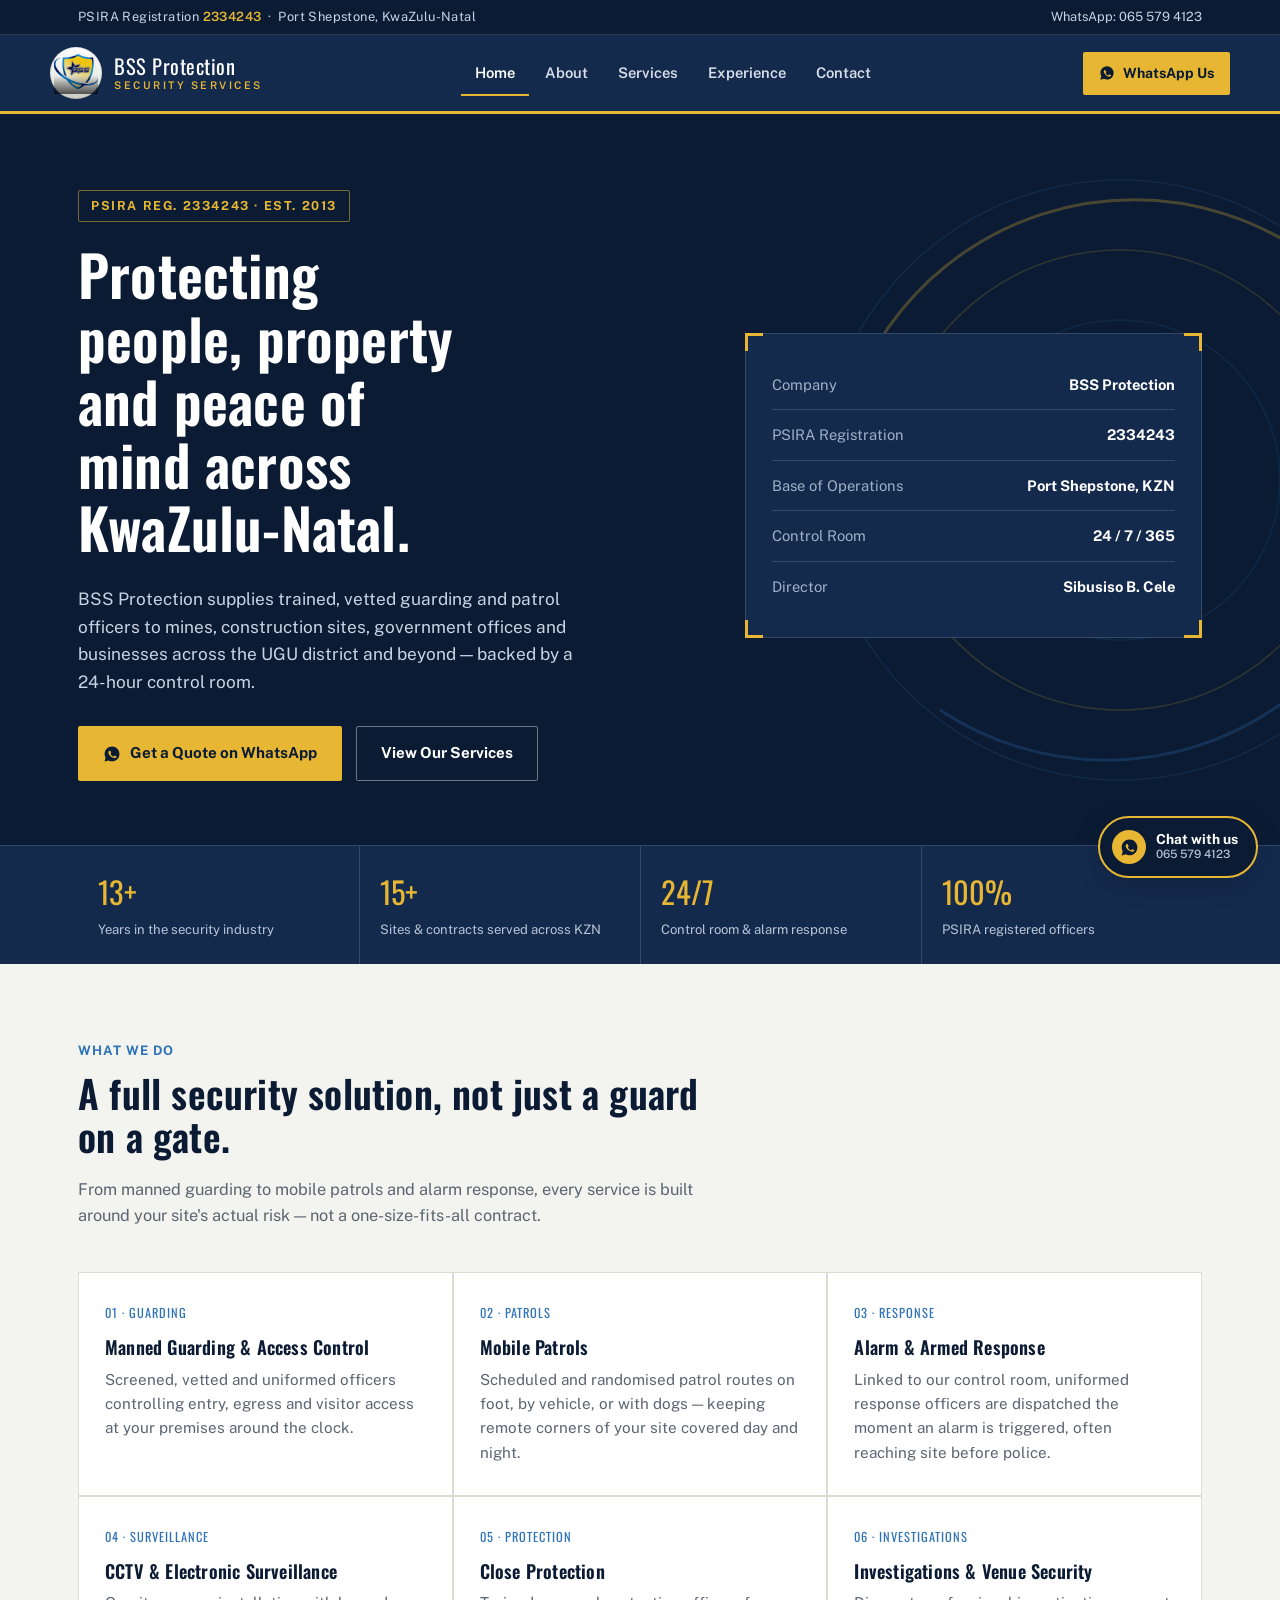
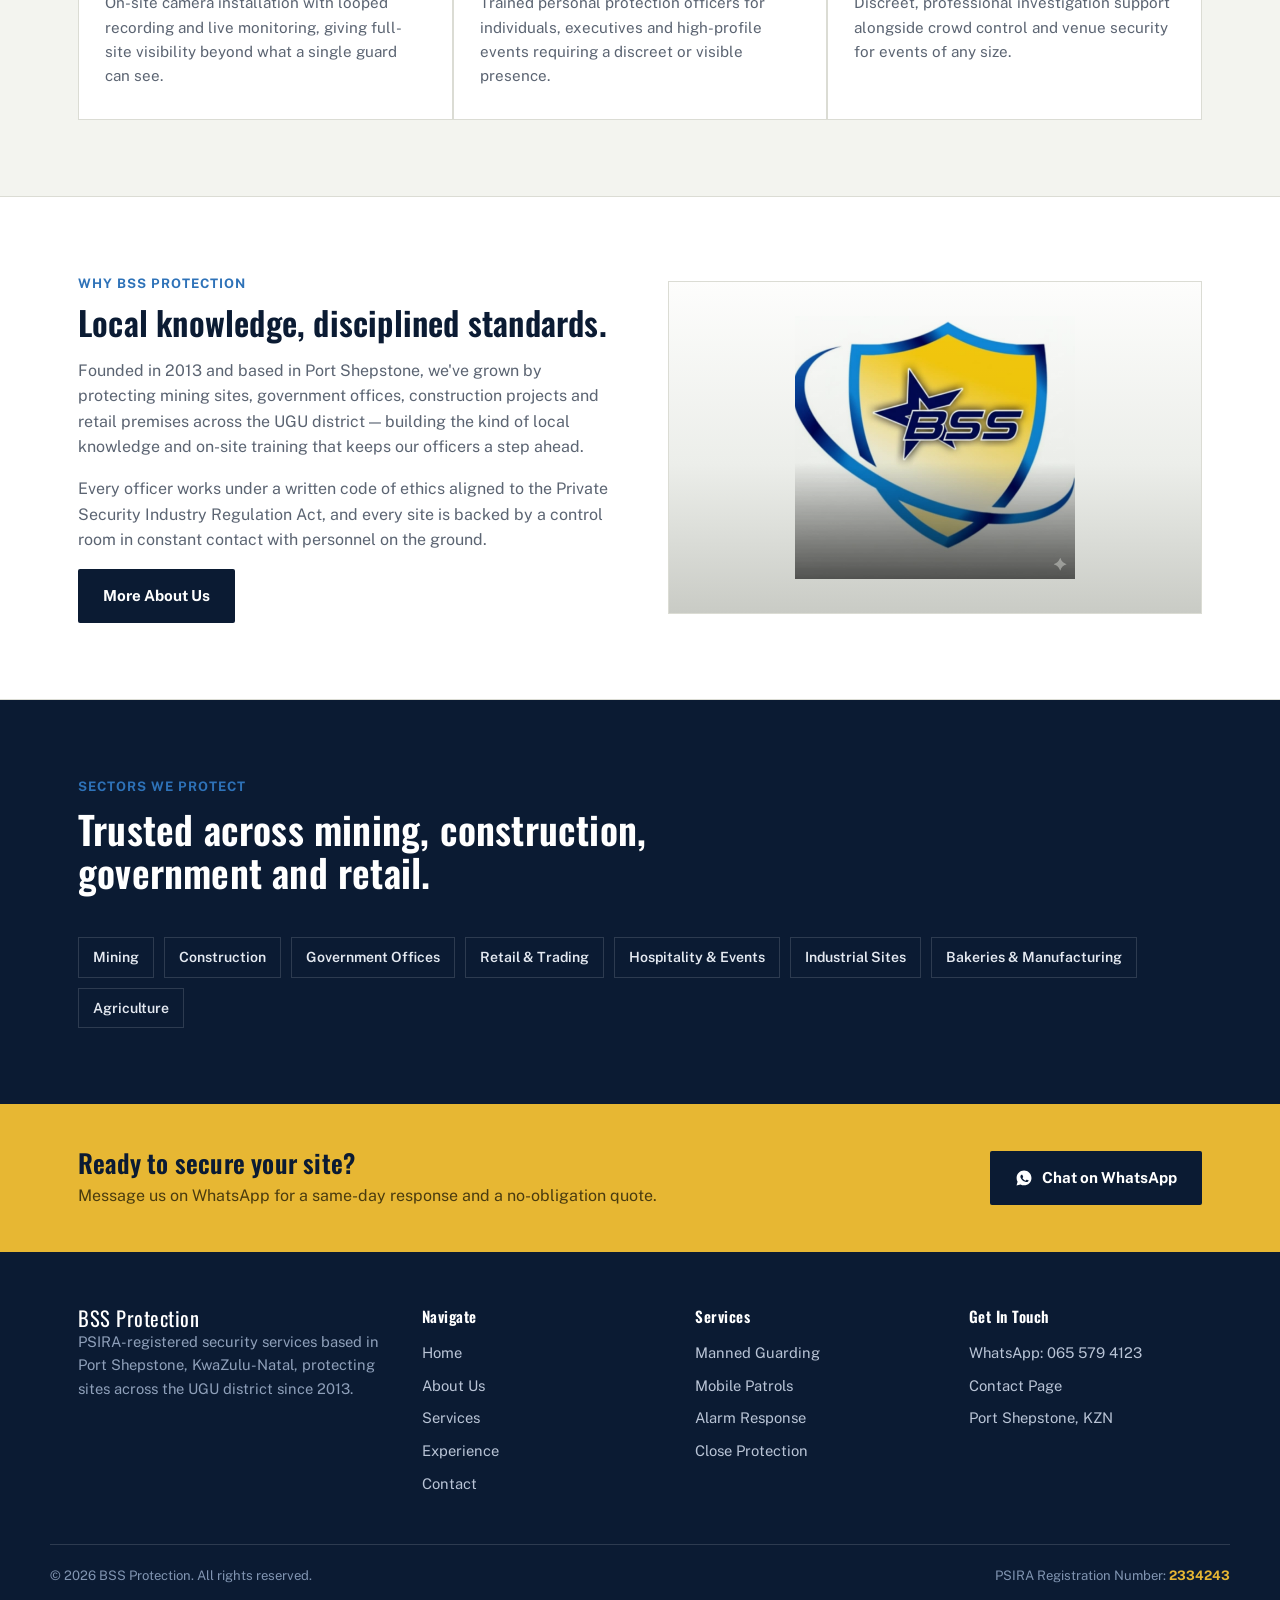
==== index.html @ 56c8e3ce "BSS Protection website" ====
<!DOCTYPE html>
<html lang="en">
<head>
<meta charset="UTF-8">
<meta name="viewport" content="width=device-width, initial-scale=1.0">
<title>BSS Protection | Registered Security Services in KwaZulu-Natal</title>
<meta name="description" content="BSS Protection is a PSIRA-registered security company based in Port Shepstone, KZN, offering guarding, mobile patrols, alarm response and close protection since 2013.">
<link rel="preconnect" href="https://fonts.googleapis.com">
<link rel="preconnect" href="https://fonts.gstatic.com" crossorigin>
<link href="https://fonts.googleapis.com/css2?family=Oswald:wght@500;600;700&family=Public+Sans:wght@400;500;600;700&display=swap" rel="stylesheet">
<link rel="stylesheet" href="styles.css">
</head>
<body>

<div class="top-strip">
  <div class="container">
    <span class="reg">PSIRA Registration <b>2334243</b> &nbsp;·&nbsp; Port Shepstone, KwaZulu-Natal</span>
    <a href="https://wa.me/27655794123" target="_blank" rel="noopener">WhatsApp: 065 579 4123</a>
  </div>
</div>

<header class="site-header">
  <div class="container nav-row">
    <a href="index.html" class="brand">
      <span class="brand-badge"><img src="assets/logo.jpg" alt="BSS Protection shield logo"></span>
      <span class="brand-word">
        <span class="b1">BSS Protection</span>
        <span class="b2">SECURITY SERVICES</span>
      </span>
    </a>
    <nav class="primary-nav" aria-label="Primary">
      <ul>
        <li><a href="index.html" class="active">Home</a></li>
        <li><a href="about.html">About</a></li>
        <li><a href="services.html">Services</a></li>
        <li><a href="experience.html">Experience</a></li>
        <li><a href="contact.html">Contact</a></li>
      </ul>
    </nav>
    <a class="nav-cta" href="https://wa.me/27655794123?text=Hi%20BSS%20Protection%2C%20I%27d%20like%20to%20get%20a%20security%20quote." target="_blank" rel="noopener">
      <svg viewBox="0 0 24 24" fill="currentColor"><path d="M12.04 2C6.58 2 2.13 6.45 2.13 11.91c0 1.75.46 3.45 1.32 4.95L2.05 22l5.29-1.39a9.9 9.9 0 0 0 4.7 1.2h.01c5.46 0 9.91-4.45 9.91-9.9C21.96 6.45 17.5 2 12.04 2Zm5.8 14.05c-.24.68-1.4 1.3-1.93 1.37-.5.07-1.03.14-3.14-.66-2.64-1.03-4.34-3.7-4.47-3.87-.13-.17-1.07-1.42-1.07-2.71 0-1.29.68-1.92.92-2.18.24-.26.53-.32.7-.32.18 0 .35 0 .5.01.16.01.38-.06.6.46.24.57.8 1.98.87 2.12.07.14.11.31.02.5-.09.19-.14.31-.28.47-.14.16-.29.36-.42.48-.14.13-.28.28-.12.55.16.27.71 1.17 1.52 1.89 1.05.93 1.93 1.22 2.2 1.36.27.14.43.12.59-.07.16-.19.68-.79.86-1.06.18-.27.36-.22.6-.13.24.09 1.55.73 1.82.86.27.13.45.2.51.31.07.12.07.66-.17 1.34Z"/></svg>
      WhatsApp Us
    </a>
    <button class="nav-toggle" aria-label="Toggle menu" aria-expanded="false">
      <svg viewBox="0 0 24 24" fill="none" stroke="currentColor" stroke-width="2"><path d="M3 6h18M3 12h18M3 18h18"/></svg>
    </button>
  </div>
</header>

<section class="hero">
  <svg class="ring" viewBox="0 0 640 640" fill="none">
    <circle cx="320" cy="320" r="300" stroke="#2E72B8" stroke-width="1.5" opacity="0.35"/>
    <circle cx="320" cy="320" r="230" stroke="#E7B733" stroke-width="1.5" opacity="0.35"/>
    <circle cx="320" cy="320" r="160" stroke="#2E72B8" stroke-width="1.5" opacity="0.3"/>
    <path d="M40 400 A 300 300 0 0 1 500 90" stroke="#E7B733" stroke-width="3" opacity="0.55"/>
    <path d="M600 240 A 300 300 0 0 1 140 550" stroke="#2E72B8" stroke-width="3" opacity="0.55"/>
  </svg>
  <div class="container hero-grid">
    <div>
      <span class="hero-tag">PSIRA REG. 2334243 · EST. 2013</span>
      <h1>Protecting people, property and peace of mind across KwaZulu-Natal.</h1>
      <p class="lead">BSS Protection supplies trained, vetted guarding and patrol officers to mines, construction sites, government offices and businesses across the UGU district and beyond — backed by a 24-hour control room.</p>
      <div class="hero-actions">
        <a class="btn btn-gold" href="https://wa.me/27655794123?text=Hi%20BSS%20Protection%2C%20I%27d%20like%20to%20get%20a%20security%20quote." target="_blank" rel="noopener">
          <svg viewBox="0 0 24 24" fill="currentColor"><path d="M12.04 2C6.58 2 2.13 6.45 2.13 11.91c0 1.75.46 3.45 1.32 4.95L2.05 22l5.29-1.39a9.9 9.9 0 0 0 4.7 1.2h.01c5.46 0 9.91-4.45 9.91-9.9C21.96 6.45 17.5 2 12.04 2Zm5.8 14.05c-.24.68-1.4 1.3-1.93 1.37-.5.07-1.03.14-3.14-.66-2.64-1.03-4.34-3.7-4.47-3.87-.13-.17-1.07-1.42-1.07-2.71 0-1.29.68-1.92.92-2.18.24-.26.53-.32.7-.32.18 0 .35 0 .5.01.16.01.38-.06.6.46.24.57.8 1.98.87 2.12.07.14.11.31.02.5-.09.19-.14.31-.28.47-.14.16-.29.36-.42.48-.14.13-.28.28-.12.55.16.27.71 1.17 1.52 1.89 1.05.93 1.93 1.22 2.2 1.36.27.14.43.12.59-.07.16-.19.68-.79.86-1.06.18-.27.36-.22.6-.13.24.09 1.55.73 1.82.86.27.13.45.2.51.31.07.12.07.66-.17 1.34Z"/></svg>
          Get a Quote on WhatsApp
        </a>
        <a class="btn btn-outline" href="services.html">View Our Services</a>
      </div>
    </div>
    <div class="hero-panel corner-frame">
      <span class="cf-br"></span><span class="cf-bl"></span>
      <div class="hp-row"><span class="hp-label">Company</span><span class="hp-value">BSS Protection</span></div>
      <div class="hp-row"><span class="hp-label">PSIRA Registration</span><span class="hp-value">2334243</span></div>
      <div class="hp-row"><span class="hp-label">Base of Operations</span><span class="hp-value">Port Shepstone, KZN</span></div>
      <div class="hp-row"><span class="hp-label">Control Room</span><span class="hp-value">24 / 7 / 365</span></div>
      <div class="hp-row"><span class="hp-label">Director</span><span class="hp-value">Sibusiso B. Cele</span></div>
    </div>
  </div>
</section>

<div class="stat-strip">
  <div class="container">
    <div class="stat"><span class="num">13+</span><span class="label">Years in the security industry</span></div>
    <div class="stat"><span class="num">15+</span><span class="label">Sites &amp; contracts served across KZN</span></div>
    <div class="stat"><span class="num">24/7</span><span class="label">Control room &amp; alarm response</span></div>
    <div class="stat"><span class="num">100%</span><span class="label">PSIRA registered officers</span></div>
  </div>
</div>

<section>
  <div class="container">
    <div class="section-head">
      <span class="kicker">WHAT WE DO</span>
      <h2>A full security solution, not just a guard on a gate.</h2>
      <p>From manned guarding to mobile patrols and alarm response, every service is built around your site's actual risk — not a one-size-fits-all contract.</p>
    </div>
    <div class="panel-grid">
      <div class="panel">
        <span class="pnum">01 · GUARDING</span>
        <h3>Manned Guarding &amp; Access Control</h3>
        <p>Screened, vetted and uniformed officers controlling entry, egress and visitor access at your premises around the clock.</p>
      </div>
      <div class="panel">
        <span class="pnum">02 · PATROLS</span>
        <h3>Mobile Patrols</h3>
        <p>Scheduled and randomised patrol routes on foot, by vehicle, or with dogs — keeping remote corners of your site covered day and night.</p>
      </div>
      <div class="panel">
        <span class="pnum">03 · RESPONSE</span>
        <h3>Alarm &amp; Armed Response</h3>
        <p>Linked to our control room, uniformed response officers are dispatched the moment an alarm is triggered, often reaching site before police.</p>
      </div>
      <div class="panel">
        <span class="pnum">04 · SURVEILLANCE</span>
        <h3>CCTV &amp; Electronic Surveillance</h3>
        <p>On-site camera installation with looped recording and live monitoring, giving full-site visibility beyond what a single guard can see.</p>
      </div>
      <div class="panel">
        <span class="pnum">05 · PROTECTION</span>
        <h3>Close Protection</h3>
        <p>Trained personal protection officers for individuals, executives and high-profile events requiring a discreet or visible presence.</p>
      </div>
      <div class="panel">
        <span class="pnum">06 · INVESTIGATIONS</span>
        <h3>Investigations &amp; Venue Security</h3>
        <p>Discreet, professional investigation support alongside crowd control and venue security for events of any size.</p>
      </div>
    </div>
  </div>
</section>

<section class="section-alt">
  <div class="container split">
    <div>
      <span class="kicker">WHY BSS PROTECTION</span>
      <h2>Local knowledge, disciplined standards.</h2>
      <p>Founded in 2013 and based in Port Shepstone, we've grown by protecting mining sites, government offices, construction projects and retail premises across the UGU district — building the kind of local knowledge and on-site training that keeps our officers a step ahead.</p>
      <p>Every officer works under a written code of ethics aligned to the Private Security Industry Regulation Act, and every site is backed by a control room in constant contact with personnel on the ground.</p>
      <a class="btn btn-navy" href="about.html">More About Us</a>
    </div>
    <div class="badge-plate">
      <img src="assets/logo.jpg" alt="BSS Protection shield logo">
    </div>
  </div>
</section>

<section class="section-navy">
  <div class="container">
    <div class="section-head">
      <span class="kicker">SECTORS WE PROTECT</span>
      <h2>Trusted across mining, construction, government and retail.</h2>
    </div>
    <div class="tag-cloud">
      <span class="tag">Mining</span>
      <span class="tag">Construction</span>
      <span class="tag">Government Offices</span>
      <span class="tag">Retail &amp; Trading</span>
      <span class="tag">Hospitality &amp; Events</span>
      <span class="tag">Industrial Sites</span>
      <span class="tag">Bakeries &amp; Manufacturing</span>
      <span class="tag">Agriculture</span>
    </div>
  </div>
</section>

<div class="cta-band">
  <div class="container">
    <div>
      <h2>Ready to secure your site?</h2>
      <p>Message us on WhatsApp for a same-day response and a no-obligation quote.</p>
    </div>
    <a class="btn btn-navy" href="https://wa.me/27655794123?text=Hi%20BSS%20Protection%2C%20I%27d%20like%20to%20get%20a%20security%20quote." target="_blank" rel="noopener">
      <svg viewBox="0 0 24 24" fill="currentColor"><path d="M12.04 2C6.58 2 2.13 6.45 2.13 11.91c0 1.75.46 3.45 1.32 4.95L2.05 22l5.29-1.39a9.9 9.9 0 0 0 4.7 1.2h.01c5.46 0 9.91-4.45 9.91-9.9C21.96 6.45 17.5 2 12.04 2Zm5.8 14.05c-.24.68-1.4 1.3-1.93 1.37-.5.07-1.03.14-3.14-.66-2.64-1.03-4.34-3.7-4.47-3.87-.13-.17-1.07-1.42-1.07-2.71 0-1.29.68-1.92.92-2.18.24-.26.53-.32.7-.32.18 0 .35 0 .5.01.16.01.38-.06.6.46.24.57.8 1.98.87 2.12.07.14.11.31.02.5-.09.19-.14.31-.28.47-.14.16-.29.36-.42.48-.14.13-.28.28-.12.55.16.27.71 1.17 1.52 1.89 1.05.93 1.93 1.22 2.2 1.36.27.14.43.12.59-.07.16-.19.68-.79.86-1.06.18-.27.36-.22.6-.13.24.09 1.55.73 1.82.86.27.13.45.2.51.31.07.12.07.66-.17 1.34Z"/></svg>
      Chat on WhatsApp
    </a>
  </div>
</div>

<footer class="site-footer">
  <div class="container footer-grid">
    <div class="footer-brand">
      <span class="brand-word"><span class="b1" style="color:#fff">BSS Protection</span></span>
      <p>PSIRA-registered security services based in Port Shepstone, KwaZulu-Natal, protecting sites across the UGU district since 2013.</p>
    </div>
    <div>
      <h4>Navigate</h4>
      <ul>
        <li><a href="index.html">Home</a></li>
        <li><a href="about.html">About Us</a></li>
        <li><a href="services.html">Services</a></li>
        <li><a href="experience.html">Experience</a></li>
        <li><a href="contact.html">Contact</a></li>
      </ul>
    </div>
    <div>
      <h4>Services</h4>
      <ul>
        <li><a href="services.html">Manned Guarding</a></li>
        <li><a href="services.html">Mobile Patrols</a></li>
        <li><a href="services.html">Alarm Response</a></li>
        <li><a href="services.html">Close Protection</a></li>
      </ul>
    </div>
    <div>
      <h4>Get In Touch</h4>
      <ul>
        <li><a href="https://wa.me/27655794123" target="_blank" rel="noopener">WhatsApp: 065 579 4123</a></li>
        <li><a href="contact.html">Contact Page</a></li>
        <li>Port Shepstone, KZN</li>
      </ul>
    </div>
  </div>
  <div class="container footer-bottom">
    <span>&copy; <span id="year"></span> BSS Protection. All rights reserved.</span>
    <span>PSIRA Registration Number: <b>2334243</b></span>
  </div>
</footer>

<a class="wa-fab" href="https://wa.me/27655794123?text=Hi%20BSS%20Protection%2C%20I%27d%20like%20to%20get%20a%20security%20quote." target="_blank" rel="noopener" aria-label="Chat with BSS Protection on WhatsApp">
  <span class="wa-ic">
    <svg viewBox="0 0 24 24" fill="currentColor"><path d="M12.04 2C6.58 2 2.13 6.45 2.13 11.91c0 1.75.46 3.45 1.32 4.95L2.05 22l5.29-1.39a9.9 9.9 0 0 0 4.7 1.2h.01c5.46 0 9.91-4.45 9.91-9.9C21.96 6.45 17.5 2 12.04 2Zm5.8 14.05c-.24.68-1.4 1.3-1.93 1.37-.5.07-1.03.14-3.14-.66-2.64-1.03-4.34-3.7-4.47-3.87-.13-.17-1.07-1.42-1.07-2.71 0-1.29.68-1.92.92-2.18.24-.26.53-.32.7-.32.18 0 .35 0 .5.01.16.01.38-.06.6.46.24.57.8 1.98.87 2.12.07.14.11.31.02.5-.09.19-.14.31-.28.47-.14.16-.29.36-.42.48-.14.13-.28.28-.12.55.16.27.71 1.17 1.52 1.89 1.05.93 1.93 1.22 2.2 1.36.27.14.43.12.59-.07.16-.19.68-.79.86-1.06.18-.27.36-.22.6-.13.24.09 1.55.73 1.82.86.27.13.45.2.51.31.07.12.07.66-.17 1.34Z"/></svg>
  </span>
  <span class="wa-txt">Chat with us<small>065 579 4123</small></span>
</a>

<script src="script.js"></script>
</body>
</html>
---- styles.css ----
/* ============================================================
   BSS PROTECTION — design tokens
   ============================================================ */
:root{
  --navy-deep:#0B1B33;
  --navy-mid:#142A4D;
  --navy-line: rgba(255,255,255,0.14);
  --steel:#2E72B8;
  --steel-light:#5C93CE;
  --gold:#E7B733;
  --gold-dark:#B98A1C;
  --paper:#F3F4EF;
  --panel:#FFFFFF;
  --ink:#14171C;
  --slate:#5B6472;
  --line:#DBDCD4;
  --radius:2px;
  --maxw:1180px;
  --font-head:'Oswald', 'Arial Narrow', sans-serif;
  --font-body:'Public Sans', -apple-system, BlinkMacSystemFont, 'Segoe UI', sans-serif;
}

*,*::before,*::after{box-sizing:border-box;}
html{scroll-behavior:smooth;}
body{
  margin:0;
  font-family:var(--font-body);
  color:var(--ink);
  background:var(--paper);
  line-height:1.6;
  -webkit-font-smoothing:antialiased;
}
img{max-width:100%;display:block;}
a{color:inherit;}
h1,h2,h3,h4{
  font-family:var(--font-head);
  font-weight:600;
  line-height:1.12;
  margin:0 0 .5em;
  letter-spacing:.2px;
}
p{margin:0 0 1em; max-width:64ch;}
.container{max-width:var(--maxw); margin:0 auto; padding:0 28px;}

:focus-visible{
  outline:3px solid var(--gold);
  outline-offset:2px;
}

@media (prefers-reduced-motion: reduce){
  *{animation-duration:0.001ms !important; animation-iteration-count:1 !important; transition-duration:0.001ms !important; scroll-behavior:auto !important;}
}

/* ---------- top strip ---------- */
.top-strip{
  background:var(--navy-deep);
  color:#C9D4E4;
  font-size:.8rem;
  border-bottom:1px solid var(--navy-line);
}
.top-strip .container{
  display:flex; justify-content:space-between; align-items:center;
  padding-top:7px; padding-bottom:7px;
  gap:16px;
  flex-wrap:wrap;
}
.top-strip .reg{
  font-family:var(--font-body);
  letter-spacing:.4px;
}
.top-strip .reg b{color:var(--gold); font-weight:600;}
.top-strip a{
  color:#C9D4E4;
  text-decoration:none;
}
.top-strip a:hover{color:var(--gold);}

/* ---------- header / nav ---------- */
header.site-header{
  background:var(--navy-mid);
  border-bottom:3px solid var(--gold);
  position:sticky; top:0; z-index:40;
}
.nav-row{
  display:flex; align-items:center; justify-content:space-between;
  padding:12px 0;
  gap:24px;
}
.brand{
  display:flex; align-items:center; gap:12px;
  text-decoration:none;
  color:#fff;
}
.brand-badge{
  width:52px;height:52px;
  border-radius:50%;
  background:linear-gradient(180deg,#fdfdfc 0%, #eceeea 55%, #c9cbc5 100%);
  display:flex; align-items:center; justify-content:center;
  flex-shrink:0;
  box-shadow: inset 0 0 0 1px rgba(0,0,0,.08);
}
.brand-badge img{
  width:44px;height:44px;object-fit:contain; mix-blend-mode:multiply;
}
.brand-word{
  display:flex; flex-direction:column; line-height:1.05;
}
.brand-word .b1{
  font-family:var(--font-head);
  font-size:1.28rem;
  letter-spacing:.5px;
  color:#fff;
}
.brand-word .b2{
  font-family:var(--font-body);
  font-size:.66rem;
  letter-spacing:2.5px;
  color:var(--gold);
  margin-top:3px;
  font-weight:600;
}

nav.primary-nav ul{
  list-style:none; display:flex; gap:2px; margin:0; padding:0;
}
nav.primary-nav a{
  display:inline-block;
  text-decoration:none;
  color:#D7DEE9;
  font-size:.92rem;
  font-weight:600;
  padding:10px 14px;
  border-bottom:2px solid transparent;
}
nav.primary-nav a:hover{color:#fff; border-bottom-color:var(--steel-light);}
nav.primary-nav a.active{color:#fff; border-bottom-color:var(--gold);}

.nav-cta{
  display:inline-flex; align-items:center; gap:8px;
  background:var(--gold);
  color:var(--navy-deep);
  font-weight:700;
  font-size:.88rem;
  padding:10px 16px;
  text-decoration:none;
  border-radius:var(--radius);
  white-space:nowrap;
}
.nav-cta:hover{background:#fff;}
.nav-cta svg{width:16px;height:16px;flex-shrink:0;}

.nav-toggle{
  display:none;
  background:none; border:1px solid var(--navy-line); color:#fff;
  width:42px; height:38px; border-radius:var(--radius);
  cursor:pointer;
}

/* ---------- hero ---------- */
.hero{
  position:relative;
  background:var(--navy-deep);
  color:#fff;
  overflow:hidden;
  padding:76px 0 64px;
}
.hero .ring{
  position:absolute;
  right:-160px; top:50%; transform:translateY(-50%);
  width:640px;height:640px;
  opacity:.5;
  pointer-events:none;
}
.hero-grid{
  display:grid; grid-template-columns:1.15fr .85fr; gap:48px; align-items:center;
  position:relative; z-index:2;
}
.hero-tag{
  display:inline-block;
  font-size:.78rem; font-weight:700; letter-spacing:1.6px;
  color:var(--gold);
  border:1px solid rgba(231,183,51,.5);
  padding:5px 12px;
  margin-bottom:20px;
  border-radius:var(--radius);
}
.hero h1{
  font-size:clamp(2.3rem, 4.4vw, 3.6rem);
  color:#fff;
  max-width:13ch;
}
.hero p.lead{
  color:#C9D4E4;
  font-size:1.08rem;
  max-width:46ch;
  margin-top:18px;
}
.hero-actions{
  display:flex; gap:14px; margin-top:30px; flex-wrap:wrap;
}
.btn{
  display:inline-flex; align-items:center; gap:9px;
  font-weight:700; font-size:.95rem;
  padding:14px 24px;
  text-decoration:none;
  border-radius:var(--radius);
  border:1px solid transparent;
}
.btn svg{width:18px;height:18px;flex-shrink:0;}
.btn-gold{background:var(--gold); color:var(--navy-deep);}
.btn-gold:hover{background:#fff;}
.btn-outline{border-color:rgba(255,255,255,.4); color:#fff;}
.btn-outline:hover{border-color:#fff; background:rgba(255,255,255,.06);}
.btn-navy{background:var(--navy-deep); color:#fff;}
.btn-navy:hover{background:var(--navy-mid);}

.hero-panel{
  background:var(--navy-mid);
  border:1px solid var(--navy-line);
  padding:26px;
  position:relative;
}
.corner-frame{position:relative;}
.corner-frame::before,.corner-frame::after,
.corner-frame .cf-br,.corner-frame .cf-bl{
  content:"";
  position:absolute;
  width:18px;height:18px;
  border-color:var(--gold);
  border-style:solid;
  border-width:0;
}
.corner-frame::before{top:-1px;left:-1px;border-top-width:3px;border-left-width:3px;}
.corner-frame::after{top:-1px;right:-1px;border-top-width:3px;border-right-width:3px;}
.corner-frame .cf-br{bottom:-1px;right:-1px;border-bottom-width:3px;border-right-width:3px;}
.corner-frame .cf-bl{bottom:-1px;left:-1px;border-bottom-width:3px;border-left-width:3px;}

.hero-panel .hp-row{
  display:flex; justify-content:space-between;
  padding:13px 0;
  border-bottom:1px solid var(--navy-line);
  font-size:.92rem;
}
.hero-panel .hp-row:last-child{border-bottom:none;}
.hero-panel .hp-label{color:#9FB0C7;}
.hero-panel .hp-value{color:#fff; font-weight:700; text-align:right;}

/* ---------- stat strip ---------- */
.stat-strip{
  background:var(--navy-mid);
  border-top:1px solid var(--navy-line);
}
.stat-strip .container{
  display:grid; grid-template-columns:repeat(4,1fr);
}
.stat-strip .stat{
  padding:22px 20px;
  border-left:1px solid var(--navy-line);
  color:#fff;
}
.stat-strip .stat:first-child{border-left:none;}
.stat .num{
  font-family:var(--font-head);
  font-size:1.9rem;
  color:var(--gold);
  display:block;
}
.stat .label{font-size:.82rem; color:#B9C4D6;}

/* ---------- sections ---------- */
section{padding:76px 0;}
.section-head{
  max-width:640px;
  margin-bottom:44px;
}
.section-head .kicker{
  color:var(--steel);
  font-weight:700;
  font-size:.82rem;
  letter-spacing:1px;
  display:block;
  margin-bottom:10px;
}
.section-head h2{
  font-size:clamp(1.7rem,3vw,2.4rem);
  color:var(--navy-deep);
}
.section-head p{color:var(--slate); font-size:1.02rem; margin-top:12px;}
.section-alt{background:var(--panel); border-top:1px solid var(--line); border-bottom:1px solid var(--line);}
.section-navy{background:var(--navy-deep); color:#fff;}
.section-navy .section-head h2{color:#fff;}
.section-navy .section-head p{color:#B9C4D6;}

/* ---------- panel / bracket card ---------- */
.panel-grid{
  display:grid; grid-template-columns:repeat(3,1fr); gap:2px;
  background:var(--line);
  border:1px solid var(--line);
}
.panel{
  background:var(--panel);
  padding:30px 26px;
  position:relative;
}
.panel .pnum{
  font-family:var(--font-head);
  font-size:.78rem;
  color:var(--steel);
  letter-spacing:1px;
  margin-bottom:14px;
  display:block;
}
.panel h3{font-size:1.14rem; color:var(--navy-deep); margin-bottom:10px;}
.panel p{color:var(--slate); font-size:.95rem; margin:0;}

/* ---------- two column ---------- */
.split{
  display:grid; grid-template-columns:1fr 1fr; gap:56px; align-items:center;
}
.split h2{color:var(--navy-deep); font-size:clamp(1.6rem,2.6vw,2.1rem);}
.split .kicker{color:var(--steel); font-weight:700; font-size:.82rem; letter-spacing:1px; display:block; margin-bottom:10px;}
.split p{color:var(--slate);}

.badge-plate{
  background:linear-gradient(180deg,#fdfdfc 0%, #eceeea 55%, #c9cbc5 100%);
  padding:34px;
  display:flex; align-items:center; justify-content:center;
  border:1px solid var(--line);
}
.badge-plate img{max-width:280px; mix-blend-mode:multiply;}

/* ---------- list-check ---------- */
ul.check-list{list-style:none; margin:0; padding:0;}
ul.check-list li{
  display:flex; gap:12px; align-items:flex-start;
  padding:9px 0;
  border-bottom:1px solid var(--line);
  color:var(--ink);
  font-size:.98rem;
}
ul.check-list li:last-child{border-bottom:none;}
ul.check-list svg{width:18px;height:18px; flex-shrink:0; margin-top:3px; color:var(--steel);}
.section-navy ul.check-list li{border-bottom-color:var(--navy-line); color:#E4E9F1;}

/* ---------- phase / step list (legit sequence) ---------- */
ol.phase-list{
  list-style:none; margin:0; padding:0;
  counter-reset:phase;
}
ol.phase-list li{
  counter-increment:phase;
  display:grid; grid-template-columns:52px 1fr; gap:18px;
  padding:20px 0;
  border-top:1px solid var(--line);
}
ol.phase-list li:last-child{border-bottom:1px solid var(--line);}
ol.phase-list li::before{
  content:counter(phase, decimal-leading-zero);
  font-family:var(--font-head);
  font-size:1.3rem;
  color:var(--gold-dark);
}
ol.phase-list h4{margin:0 0 4px; color:var(--navy-deep); font-size:1.02rem;}
ol.phase-list p{margin:0; color:var(--slate); font-size:.94rem;}

/* ---------- sector tags ---------- */
.tag-cloud{display:flex; flex-wrap:wrap; gap:10px;}
.tag{
  border:1px solid var(--line);
  background:var(--panel);
  padding:8px 14px;
  font-size:.88rem;
  font-weight:600;
  color:var(--navy-mid);
}
.section-navy .tag{border-color:var(--navy-line); background:transparent; color:#E4E9F1;}

/* ---------- client table ---------- */
.record-table{width:100%; border-collapse:collapse; background:var(--panel);}
.record-table th,.record-table td{
  text-align:left; padding:13px 16px; font-size:.92rem;
  border-bottom:1px solid var(--line);
}
.record-table th{
  font-family:var(--font-head);
  font-weight:600; letter-spacing:.4px;
  color:var(--navy-deep);
  background:var(--paper);
  border-bottom:2px solid var(--gold);
}
.record-table td{color:var(--slate);}
.record-table td.sector{color:var(--navy-mid); font-weight:600;}
.table-wrap{overflow-x:auto; border:1px solid var(--line);}

/* ---------- quote / cta band ---------- */
.cta-band{
  background:var(--gold);
  color:var(--navy-deep);
}
.cta-band .container{
  display:flex; justify-content:space-between; align-items:center; gap:24px; flex-wrap:wrap;
  padding:44px 28px;
}
.cta-band h2{font-size:1.6rem; margin-bottom:6px; color:var(--navy-deep);}
.cta-band p{color:#4A3B0F; margin:0;}

/* ---------- footer ---------- */
footer.site-footer{
  background:var(--navy-deep);
  color:#B9C4D6;
  padding-top:56px;
}
.footer-grid{
  display:grid; grid-template-columns:1.3fr 1fr 1fr 1fr; gap:40px;
  padding-bottom:40px;
  border-bottom:1px solid var(--navy-line);
}
.footer-grid h4{color:#fff; font-size:.95rem; letter-spacing:.5px; margin-bottom:16px;}
.footer-grid ul{list-style:none; margin:0; padding:0;}
.footer-grid li{margin-bottom:9px; font-size:.92rem;}
.footer-grid a{text-decoration:none; color:#B9C4D6;}
.footer-grid a:hover{color:var(--gold);}
.footer-brand p{color:#8FA0BA; font-size:.92rem; max-width:34ch;}
.footer-bottom{
  display:flex; justify-content:space-between; flex-wrap:wrap; gap:10px;
  padding:20px 0 28px;
  font-size:.82rem;
  color:#8195B2;
}
.footer-bottom b{color:var(--gold);}

/* ---------- whatsapp floating widget ---------- */
.wa-fab{
  position:fixed; right:22px; bottom:22px; z-index:60;
  display:flex; align-items:center; gap:10px;
  background:var(--navy-deep);
  border:2px solid var(--gold);
  color:#fff;
  text-decoration:none;
  padding:12px 18px 12px 12px;
  border-radius:40px;
  box-shadow:0 8px 22px rgba(11,27,51,.35);
}
.wa-fab .wa-ic{
  width:34px;height:34px;border-radius:50%;
  background:var(--gold);
  display:flex; align-items:center; justify-content:center;
  flex-shrink:0;
}
.wa-fab .wa-ic svg{width:19px;height:19px;color:var(--navy-deep);}
.wa-fab .wa-txt{font-size:.86rem; font-weight:700; line-height:1.15;}
.wa-fab .wa-txt small{display:block; font-weight:500; color:#B9C4D6; font-size:.72rem;}
.wa-fab:hover{border-color:#fff;}

/* ---------- page header (interior pages) ---------- */
.page-head{
  background:var(--navy-deep);
  color:#fff;
  padding:52px 0 40px;
  border-bottom:3px solid var(--gold);
}
.page-head .crumb{color:var(--gold); font-size:.82rem; font-weight:700; letter-spacing:1px; margin-bottom:10px;}
.page-head h1{font-size:clamp(2rem,3.6vw,2.7rem); color:#fff; margin-bottom:10px;}
.page-head p{color:#C9D4E4; max-width:60ch; margin:0;}

/* ---------- responsive ---------- */
@media (max-width: 980px){
  .hero-grid{grid-template-columns:1fr;}
  .hero .ring{display:none;}
  .stat-strip .container{grid-template-columns:repeat(2,1fr);}
  .stat-strip .stat:nth-child(3){border-left:none;}
  .panel-grid{grid-template-columns:1fr 1fr;}
  .split{grid-template-columns:1fr; gap:32px;}
  .footer-grid{grid-template-columns:1fr 1fr;}
}
@media (max-width: 760px){
  nav.primary-nav, .nav-cta{display:none;}
  .nav-toggle{display:block;}
  header.site-header.open nav.primary-nav{
    display:block; position:absolute; top:100%; left:0; right:0;
    background:var(--navy-mid); border-top:1px solid var(--navy-line);
  }
  header.site-header.open nav.primary-nav ul{flex-direction:column; padding:8px 20px;}
  header.site-header.open .nav-cta{display:inline-flex; margin:0 20px 16px;}
  .panel-grid{grid-template-columns:1fr;}
  .footer-grid{grid-template-columns:1fr 1fr;}
  .cta-band .container{flex-direction:column; align-items:flex-start;}
  ol.phase-list li{grid-template-columns:36px 1fr;}
}
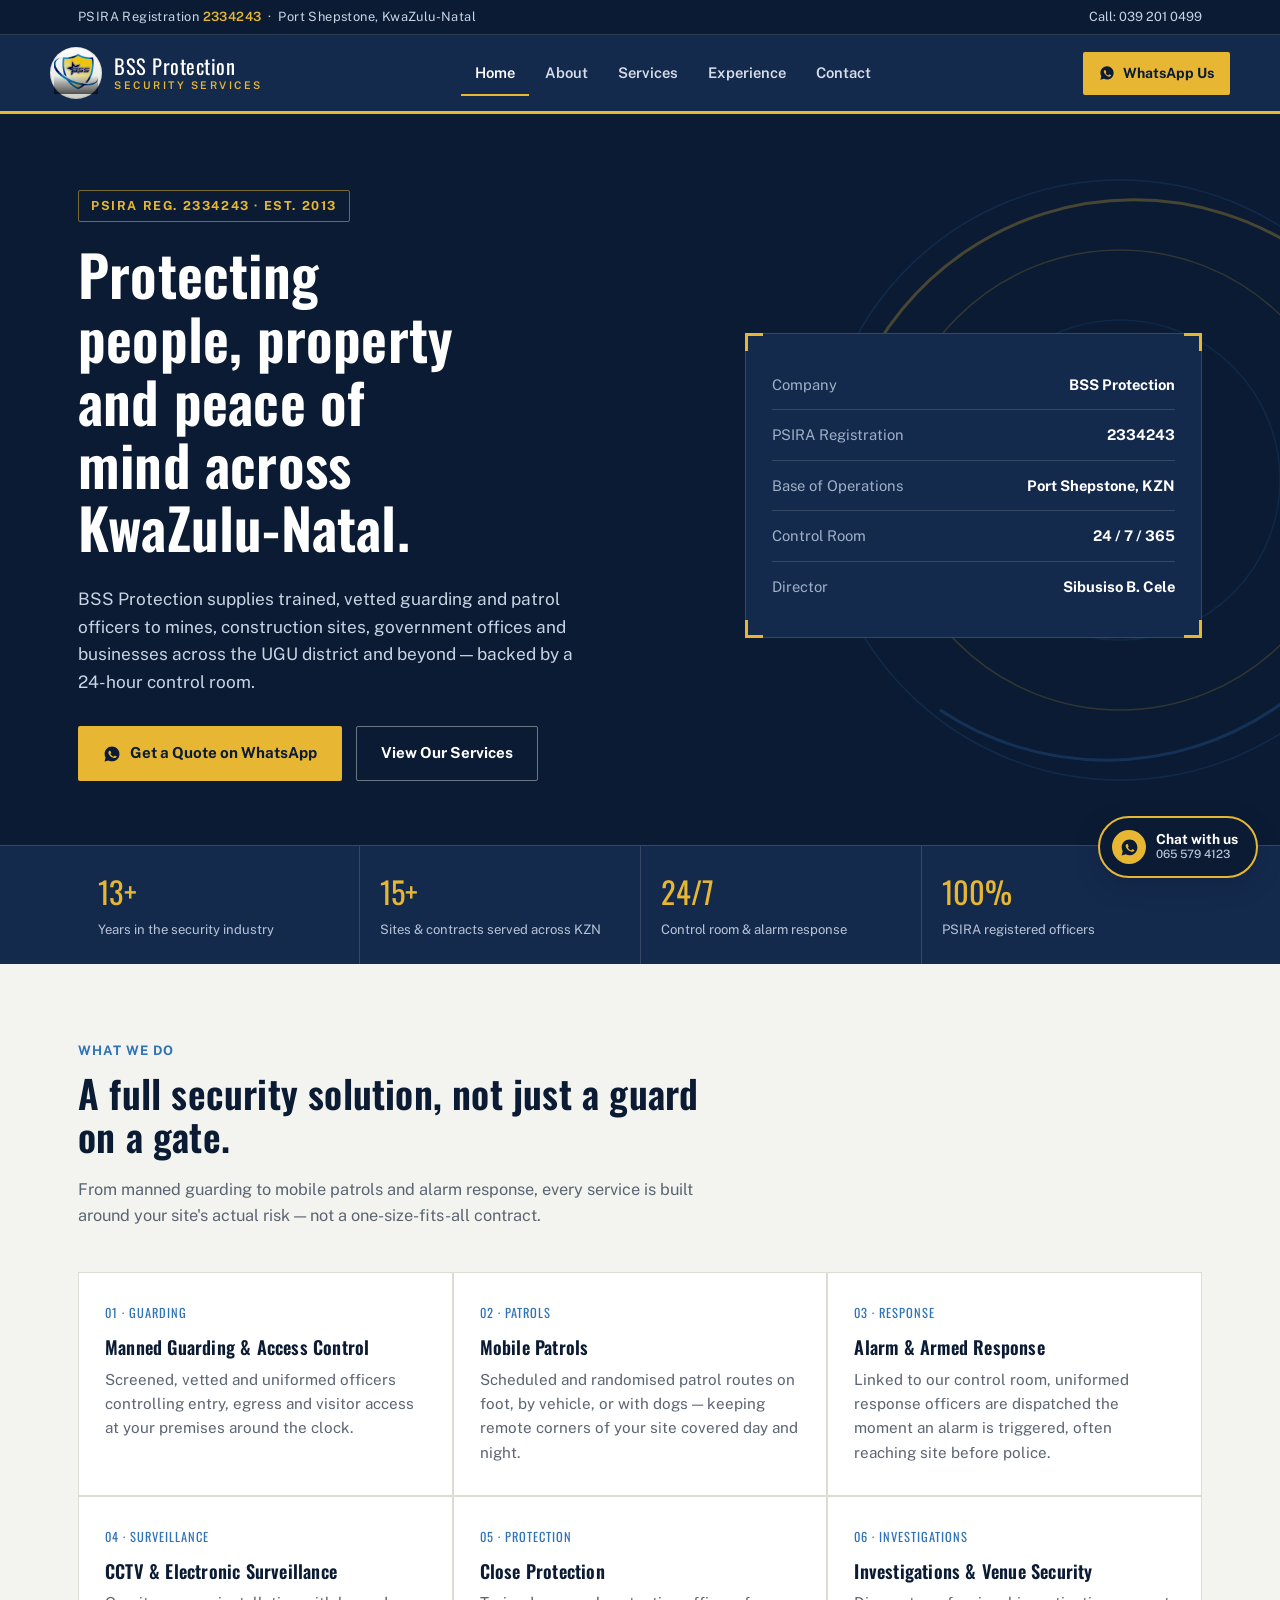
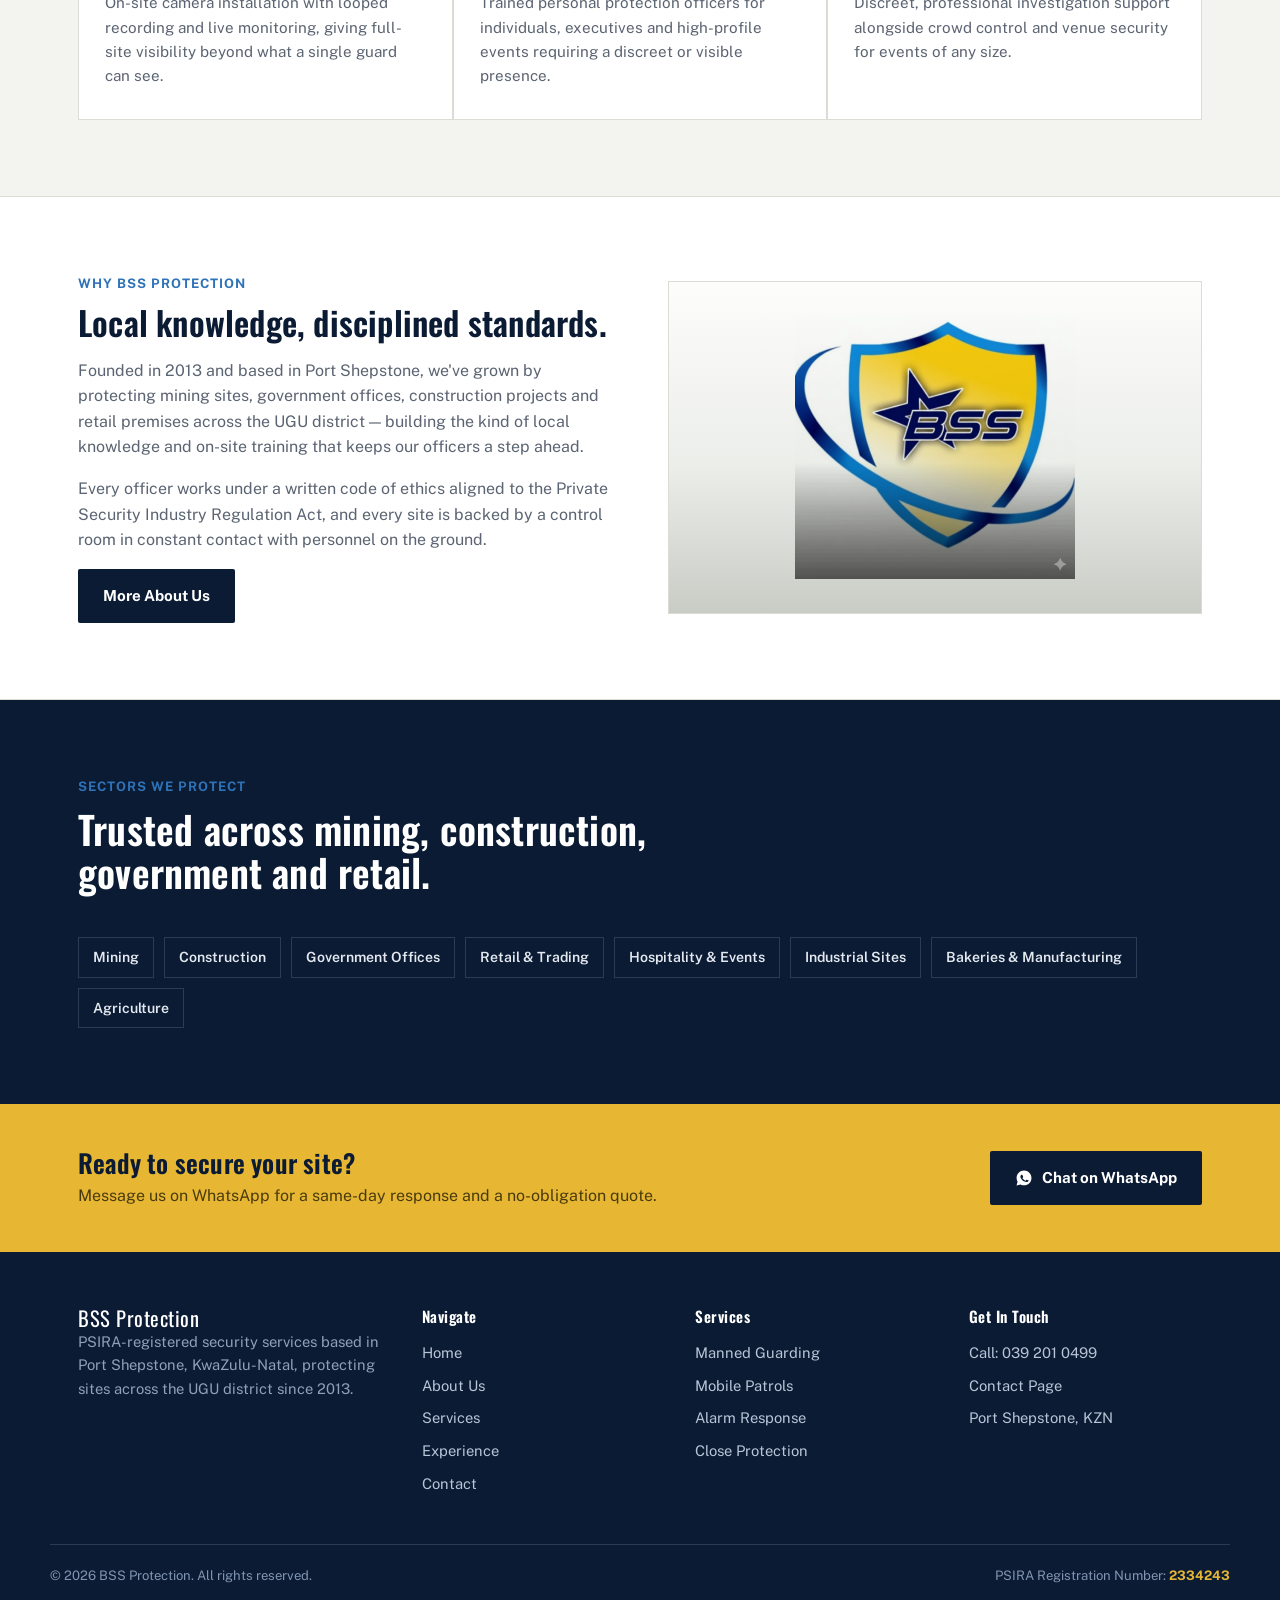
==== commit 337faec6: "Update contact information in index.html" ====
--- a/index.html
+++ b/index.html
@@ -15,7 +15,7 @@
 <div class="top-strip">
   <div class="container">
     <span class="reg">PSIRA Registration <b>2334243</b> &nbsp;·&nbsp; Port Shepstone, KwaZulu-Natal</span>
-    <a href="https://wa.me/27655794123" target="_blank" rel="noopener">WhatsApp: 065 579 4123</a>
+    <a href="https://wa.me/27655794123" target="_blank" rel="noopener">Call: 039 201 0499</a>
   </div>
 </div>
 
@@ -205,7 +205,7 @@
     <div>
       <h4>Get In Touch</h4>
       <ul>
-        <li><a href="https://wa.me/27655794123" target="_blank" rel="noopener">WhatsApp: 065 579 4123</a></li>
+        <li>Call: 039 201 0499</li>
         <li><a href="contact.html">Contact Page</a></li>
         <li>Port Shepstone, KZN</li>
       </ul>
